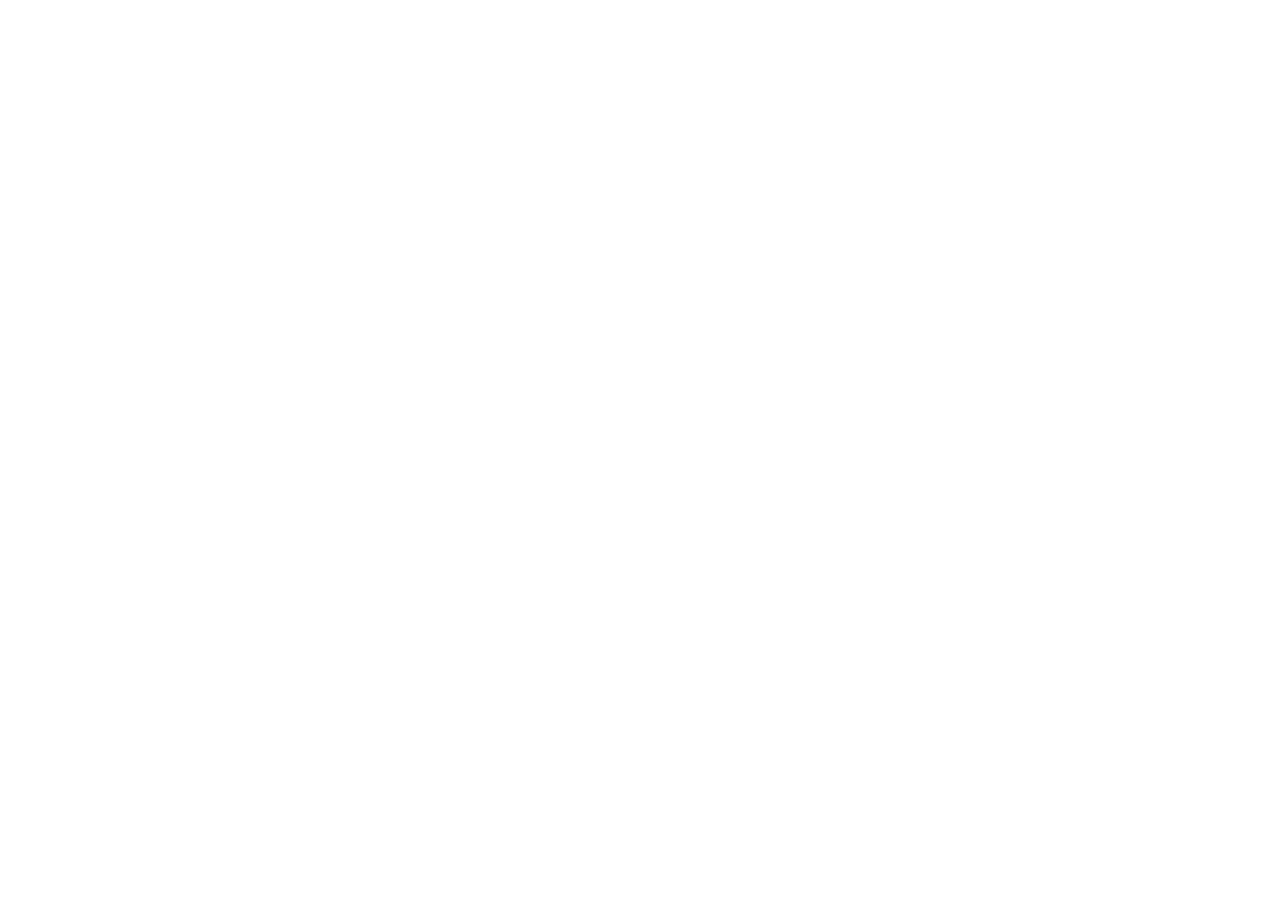
==== src/index.html @ a91c7744 ")" ====
<!DOCTYPE html>
<html lang="ru">
  <head>
    <meta charset="UTF-8" />
    <meta name="viewport" content="width=device-width, initial-scale=1.0" />
    <title>Заголовок страницы</title>
    <link rel="preconnect" href="https://fonts.googleapis.com" />
    <link rel="preconnect" href="https://fonts.gstatic.com" crossorigin />
    <link
      href="https://fonts.googleapis.com/css2?family=DM+Sans:wght@400;500;700&family=Titan+One&display=swap"
      rel="stylesheet"
    />
    <link
      rel="stylesheet"
      href="https://cdnjs.cloudflare.com/ajax/libs/modern-normalize/1.0.0/modern-normalize.min.css"
      integrity="sha512-ISS7cAi1PEhQ8jnbJpJZMd29NlhNj4AWYyLOSp2CE/CsHxTCu+r+t0D2yoJudVrd0/8fTVPUVDzY5Tvli75u/g=="
      crossorigin="anonymous"
    />
  </head>
  <body>
    <!-- Так добавляются фрагменты в главные HTML-файлы страниц. -->
    <include src="./partials/example.html"></include>
    <include src="./partials/contacts.html"></include>
    <script
      src="https://code.jquery.com/jquery-3.6.0.min.js"
      integrity="sha256-/xUj+3OJU5yExlq6GSYGSHk7tPXikynS7ogEvDej/m4="
      crossorigin="anonymous"
    ></script>
    <!-- Скрипт идёт последним в разметке. В нём уже подключен главный SASS-файл. -->
    <script src="./index.js"></script>
  </body>
</html>
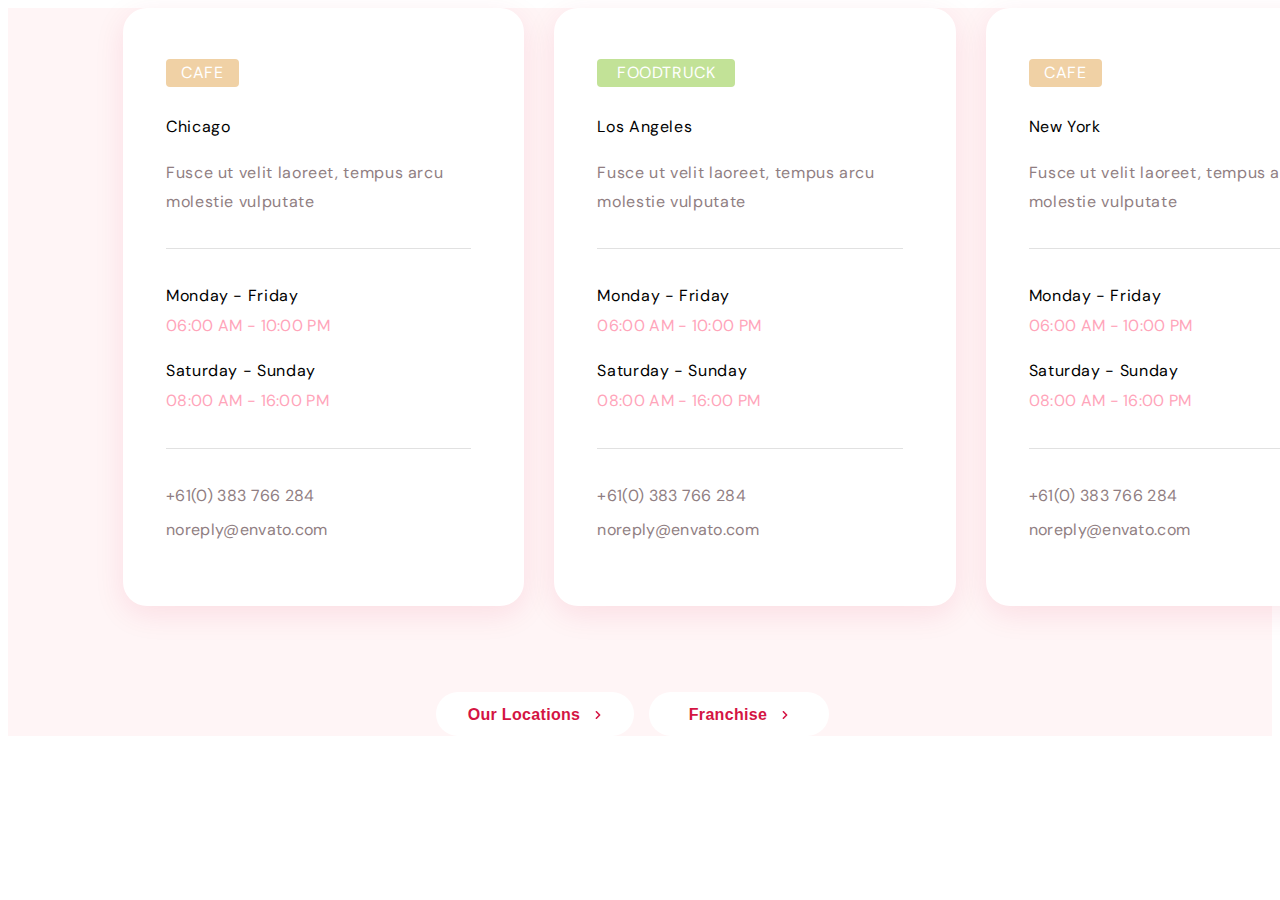
==== commit 0e44ecb4: ")" ====
--- a/src/index.html
+++ b/src/index.html
@@ -16,17 +16,107 @@
       integrity="sha512-ISS7cAi1PEhQ8jnbJpJZMd29NlhNj4AWYyLOSp2CE/CsHxTCu+r+t0D2yoJudVrd0/8fTVPUVDzY5Tvli75u/g=="
       crossorigin="anonymous"
     />
+    <link rel="stylesheet" href="./sass/main.css">
   </head>
   <body>
     <!-- Так добавляются фрагменты в главные HTML-файлы страниц. -->
-    <include src="./partials/example.html"></include>
-    <include src="./partials/contacts.html"></include>
+    <!-- <include src="./partials/example.html"></include> -->
+    <!-- <include src="./partials/contacts.html"></include>
     <script
       src="https://code.jquery.com/jquery-3.6.0.min.js"
       integrity="sha256-/xUj+3OJU5yExlq6GSYGSHk7tPXikynS7ogEvDej/m4="
       crossorigin="anonymous"
-    ></script>
+    ></script> -->
     <!-- Скрипт идёт последним в разметке. В нём уже подключен главный SASS-файл. -->
-    <script src="./index.js"></script>
+    <!-- <script src="./index.js"></script> -->
+    <section class="contacts">
+      <h2 class="visually-hidden">contacts</h2>
+          <div class="container contacts__container">
+              <div class="contacts__card">
+                  <p class="contacts__title">CAFE</p>
+                      <div class="contacts__location location">
+                          <div class="location__city">Chicago</div>
+                          <p class="location__text">Fusce ut velit laoreet, tempus arcu molestie vulputate</p>
+                      </div>
+                      <div class="contacts__week week">
+                          <div class="week__day">Monday - Friday</div>
+                          <p class="week__time">06:00 AM - 10:00 PM</p>
+                          <div class="week__day">Saturday - Sunday</div>
+                          <p class="week__time">08:00 AM - 16:00 PM</p>
+                      </div>
+                      <div class="contacts__conection conection">
+                          <ul class="conection__list">
+                              <li class="conection__link">
+                                  <a class="conection__nav conection__tel" href="tel:+61(0)383766284">+61(0) 383 766 284</a>
+                              </li>
+                              <li class="conection__link">
+                                  <a class="conection__nav conection__mail" href="mailto:noreply@envato.com">noreply@envato.com</a>
+                              </li>
+                          </ul>
+                      </div>
+                  </div>
+  
+                  <div class="contacts__card">
+                      <p class="contacts__title contacts__truck">FOODTRUCK</p>
+                          <div class="contacts__location location">
+                              <div class="location__city">Los Angeles</div>
+                              <p class="location__text">Fusce ut velit laoreet, tempus arcu molestie vulputate</p>
+                          </div>
+                          <div class="contacts__week week">
+                              <div class="week__day">Monday - Friday</div>
+                              <p class="week__time">06:00 AM - 10:00 PM</p>
+                              <div class="week__day">Saturday - Sunday</div>
+                              <p class="week__time">08:00 AM - 16:00 PM</p>
+                          </div>
+                          <div class="contacts__conection conection">
+                              <ul class="conection__list">
+                                  <li class="conection__link">
+                                      <a class="conection__nav conection__tel" href="tel:+61(0)383766284">+61(0) 383 766 284</a>
+                                  </li>
+                                  <li class="conection__link">
+                                      <a class="conection__nav conection__mail" href="mailto:noreply@envato.com">noreply@envato.com</a>
+                                  </li>
+                              </ul>
+                          </div>
+                  </div>
+  
+                  <div class="contacts__card">
+                      <p class="contacts__title">CAFE</p>
+                          <div class="contacts__location location">
+                              <div class="location__city">New York</div>
+                                  <p class="location__text">Fusce ut velit laoreet, tempus arcu molestie vulputate</p>
+                          </div>
+                          <div class="contacts__week week">
+                              <div class="week__day">Monday - Friday</div>
+                                  <p class="week__time">06:00 AM - 10:00 PM</p>
+                              <div class="week__day">Saturday - Sunday</div>
+                          <p class="week__time">08:00 AM - 16:00 PM</p>
+                          </div>
+                          <div class="contacts__conection conection">
+                              <ul class="conection__list">
+                                  <li class="conection__link">
+                                      <a class="conection__nav conection__tel" href="tel:+61(0)383766284">+61(0) 383 766 284</a>
+                                  </li>
+                                  <li class="conection__link">
+                                      <a class="conection__nav conection__mail" href="mailto:noreply@envato.com">noreply@envato.com</a>
+                                  </li>
+                              </ul>
+                          </div>
+                    </div>
+          </div>
+  
+          <div class="contacts__btn--wrap"> 
+              <button type="button" class="contacts__btn"><span class="contacts__btn--text">Our Locations</span>
+                  <svg class="contacts__btn--icons" width="4" height="8">
+                      <use href="./images/svg/sprite.svg#icon-arrow-right-button"></use>
+                  </svg>
+              </button>
+              <button type="button" class="contacts__btn contacts__franchise"><span class="contacts__btn--text">Franchise</span>
+                  <svg class="contacts__btn--icons" width="4" height="8">
+                      <use href="./images/svg/sprite.svg#icon-arrow-right-button"></use>
+                  </svg>
+              </button>
+          </div>   
+  </section>
   </body>
 </html>
--- a/src/sass/main.css
+++ b/src/sass/main.css
@@ -0,0 +1,470 @@
+body {
+  font-family: 'Titan One', sans-serif;
+}
+
+.container {
+  width: 100%;
+  min-width: 320px;
+  margin: 0 auto;
+  padding: 0 20px;
+}
+
+@media (min-width: 480px) {
+  .container {
+    width: 480px;
+  }
+}
+
+@media (min-width: 768px) {
+  .container {
+    width: 768px;
+    padding: 0 34px;
+  }
+}
+
+@media (min-width: 1280px) {
+  .container {
+    width: 1280px;
+    padding: 0 115px;
+  }
+}
+
+img {
+  display: block;
+  width: 100%;
+  height: auto;
+}
+
+a {
+  text-decoration: none;
+  color: inherit;
+}
+
+button {
+  border: none;
+  cursor: pointer;
+  padding: 0;
+}
+
+ul,
+li {
+  margin: 0;
+  padding: 0;
+  list-style: none;
+}
+
+input,
+textarea {
+  outline: none;
+}
+
+.visually-hidden {
+  position: absolute;
+  width: 1px;
+  height: 1px;
+  margin: -1px;
+  border: 0;
+  padding: 0;
+  clip: rect(0 0 0 0);
+  overflow: hidden;
+}
+
+.contacts {
+  background-color: #fff5f6;
+  font-family: 'DM Sans', sans-serif;
+}
+
+@media screen and (min-width: 768px) {
+  .contacts__container {
+    display: -webkit-box;
+    display: -ms-flexbox;
+    display: flex;
+    width: 768px;
+    margin: 0 auto;
+  }
+}
+
+@media screen and (min-width: 1280px) {
+  .contacts__container {
+    width: 100%;
+    max-width: 1280px;
+    margin: 0 auto;
+  }
+}
+
+.contacts__card {
+  display: block;
+  margin: 0 auto;
+  background: #ffffff;
+  -webkit-box-shadow: 0px 8px 30px rgba(212, 20, 67, 0.1);
+          box-shadow: 0px 8px 30px rgba(212, 20, 67, 0.1);
+  border-radius: 24px;
+  width: 220px;
+  padding: 43px 20px;
+  margin-bottom: 20px;
+}
+
+@media screen and (min-width: 768px) {
+  .contacts__card {
+    margin-bottom: 0;
+    padding: 50px 32px;
+  }
+  .contacts__card:not(:last-child) {
+    margin-right: 20px;
+  }
+}
+
+@media screen and (min-width: 1280px) {
+  .contacts__card {
+    width: 330px;
+    padding: 51px 53px 62px 43px;
+  }
+  .contacts__card:not(:last-child) {
+    margin-right: 30px;
+  }
+}
+
+.contacts__title {
+  font-size: 12px;
+  line-height: 1.83333;
+  letter-spacing: 0.04em;
+  display: -webkit-box;
+  display: -ms-flexbox;
+  display: flex;
+  -webkit-box-align: center;
+      -ms-flex-align: center;
+          align-items: center;
+  text-align: center;
+  -webkit-box-pack: center;
+      -ms-flex-pack: center;
+          justify-content: center;
+  color: #ffffff;
+  background-color: #f0d1a5;
+  border-radius: 4px;
+  width: 80px;
+  height: 16px;
+  margin-top: 0;
+  margin-bottom: 25px;
+}
+
+@media screen and (min-width: 768px) {
+  .contacts__title {
+    width: 73px;
+    height: 28px;
+    font-size: 16px;
+    line-height: 1.875;
+    letter-spacing: 0.04em;
+  }
+}
+
+.contacts__truck {
+  background-color: #c2e297;
+  width: 130px;
+}
+
+@media screen and (min-width: 768px) {
+  .contacts__truck {
+    width: 138px;
+  }
+}
+
+.location__city {
+  font-size: 12px;
+  line-height: 2.16667;
+  letter-spacing: 0.04em;
+  color: #000000;
+  margin-bottom: 10px;
+}
+
+@media screen and (min-width: 768px) {
+  .location__city {
+    font-size: 14px;
+    line-height: 1.85714;
+    letter-spacing: 0.04em;
+  }
+}
+
+@media screen and (min-width: 1280px) {
+  .location__city {
+    font-size: 16px;
+    line-height: 1.875;
+    letter-spacing: 0.04em;
+  }
+}
+
+.location__text {
+  font-size: 12px;
+  line-height: 1.91667;
+  letter-spacing: 0.02em;
+  color: #907e82;
+  margin-bottom: 25px;
+}
+
+@media screen and (min-width: 768px) {
+  .location__text {
+    margin-bottom: 30px;
+    font-size: 14px;
+    line-height: 1.64286;
+    letter-spacing: 0.02em;
+  }
+}
+
+@media screen and (min-width: 1280px) {
+  .location__text {
+    font-size: 16px;
+    line-height: 1.8125;
+    letter-spacing: 0.04em;
+    margin-bottom: 32px;
+  }
+}
+
+.contacts__location {
+  border-bottom: 1px solid #e1e1e1;
+  margin-bottom: 25px;
+}
+
+@media screen and (min-width: 768px) {
+  .contacts__location {
+    margin-bottom: 30px;
+  }
+}
+
+@media screen and (min-width: 1280px) {
+  .contacts__location {
+    margin-bottom: 32px;
+  }
+}
+
+.week__day {
+  font-size: 12px;
+  line-height: 1.83333;
+  letter-spacing: 0.02em;
+  color: #000000;
+}
+
+@media screen and (min-width: 768px) {
+  .week__day {
+    font-size: 14px;
+    line-height: 1.85714;
+    letter-spacing: 0.02em;
+  }
+}
+
+@media screen and (min-width: 1280px) {
+  .week__day {
+    font-size: 16px;
+    line-height: 1.875;
+    letter-spacing: 0.04em;
+  }
+}
+
+.week__time {
+  font-size: 12px;
+  line-height: 1.83333;
+  letter-spacing: 0.02em;
+  color: #ffa5ba;
+  margin-top: 0;
+  margin-bottom: 25px;
+}
+
+.week__time:not(:last-child) {
+  margin-bottom: 10px;
+}
+
+@media screen and (min-width: 768px) {
+  .week__time {
+    font-size: 14px;
+    line-height: 1.85714;
+    letter-spacing: 0.02em;
+    margin-bottom: 30px;
+  }
+  .week__time:not(:last-child) {
+    margin-bottom: 16px;
+  }
+}
+
+@media screen and (min-width: 1280px) {
+  .week__time {
+    font-size: 16px;
+    line-height: 1.875;
+    letter-spacing: 0.02em;
+    margin-bottom: 32px;
+  }
+  .week__time:not(:last-child) {
+    margin-bottom: 15px;
+  }
+}
+
+.contacts__week {
+  border-bottom: 1px solid #e1e1e1;
+  margin-bottom: 25px;
+}
+
+@media screen and (min-width: 768px) {
+  .contacts__week {
+    margin-bottom: 30px;
+  }
+}
+
+@media screen and (min-width: 1280px) {
+  .contacts__week {
+    margin-bottom: 32px;
+  }
+}
+
+.conection__link {
+  font-size: 12px;
+  line-height: 1.5;
+  letter-spacing: 0.02em;
+  color: #907e82;
+}
+
+.conection__link:not(:last-child) {
+  margin-bottom: 5px;
+}
+
+@media screen and (min-width: 768px) {
+  .conection__link {
+    font-size: 14px;
+    line-height: 1.85714;
+    letter-spacing: 0.02em;
+  }
+}
+
+@media screen and (min-width: 1280px) {
+  .conection__link {
+    font-size: 16px;
+    line-height: 1.8125;
+    letter-spacing: 0.02em;
+  }
+}
+
+.contacts__btn {
+  display: -webkit-box;
+  display: -ms-flexbox;
+  display: flex;
+  -webkit-box-align: center;
+      -ms-flex-align: center;
+          align-items: center;
+  text-align: center;
+  -webkit-box-pack: center;
+      -ms-flex-pack: center;
+          justify-content: center;
+  background-color: #fff;
+  border-radius: 22px;
+  margin: 0 auto;
+  width: 162px;
+  height: 44px;
+  margin-bottom: 10px;
+  padding-left: 16px;
+  padding-right: 17px;
+  -webkit-transition: 300ms cubic-bezier(0.4, 0, 0.2, 1);
+  transition: 300ms cubic-bezier(0.4, 0, 0.2, 1);
+}
+
+.contacts__btn:hover, .contacts__btn:focus {
+  background-color: #d41342;
+}
+
+.contacts__btn:hover span,
+.contacts__btn:focus span {
+  color: #fff;
+}
+
+.contacts__btn:hover .contacts__btn--icons,
+.contacts__btn:focus .contacts__btn--icons {
+  fill: #ffffff;
+}
+
+@media screen and (min-width: 768px) {
+  .contacts__btn {
+    margin: 0;
+    padding: 0;
+    margin-right: 15px;
+    width: 192px;
+  }
+}
+
+@media screen and (min-width: 1280px) {
+  .contacts__btn {
+    width: 198px;
+  }
+}
+
+@media screen and (min-width: 768px) {
+  .contacts__franchise {
+    width: 175px;
+  }
+}
+
+@media screen and (min-width: 1280px) {
+  .contacts__franchise {
+    width: 180px;
+  }
+}
+
+.contacts__btn--wrap {
+  margin-top: 54px;
+}
+
+@media screen and (min-width: 768px) {
+  .contacts__btn--wrap {
+    display: -webkit-box;
+    display: -ms-flexbox;
+    display: flex;
+    -webkit-box-align: center;
+        -ms-flex-align: center;
+            align-items: center;
+    text-align: center;
+    -webkit-box-pack: center;
+        -ms-flex-pack: center;
+            justify-content: center;
+    margin-top: 81px;
+  }
+}
+
+@media screen and (min-width: 1280px) {
+  .contacts__btn--wrap {
+    margin-top: 86px;
+  }
+}
+
+.contacts__btn--text {
+  font-size: 16px;
+  font-weight: bold;
+  line-height: 1.3125;
+  letter-spacing: 0.02em;
+  color: #d41443;
+  margin-right: 8px;
+}
+
+@media screen and (min-width: 768px) {
+  .contacts__btn--text {
+    margin-right: 14px;
+  }
+}
+
+.contacts__btn--icons {
+  width: 8px;
+  height: 8px;
+  margin-top: 3px;
+  display: -webkit-box;
+  display: -ms-flexbox;
+  display: flex;
+  -webkit-box-align: center;
+      -ms-flex-align: center;
+          align-items: center;
+  text-align: center;
+}
+
+@media screen and (min-width: 1280px) {
+  .contacts__btn--icons {
+    margin-top: 2px;
+  }
+}
+
+.contacts__btn:hover .contacts__btn--icons,
+.contacts__btn:focus .contacts__btn--icons {
+  fill: #ffffff;
+}
+/*# sourceMappingURL=main.css.map */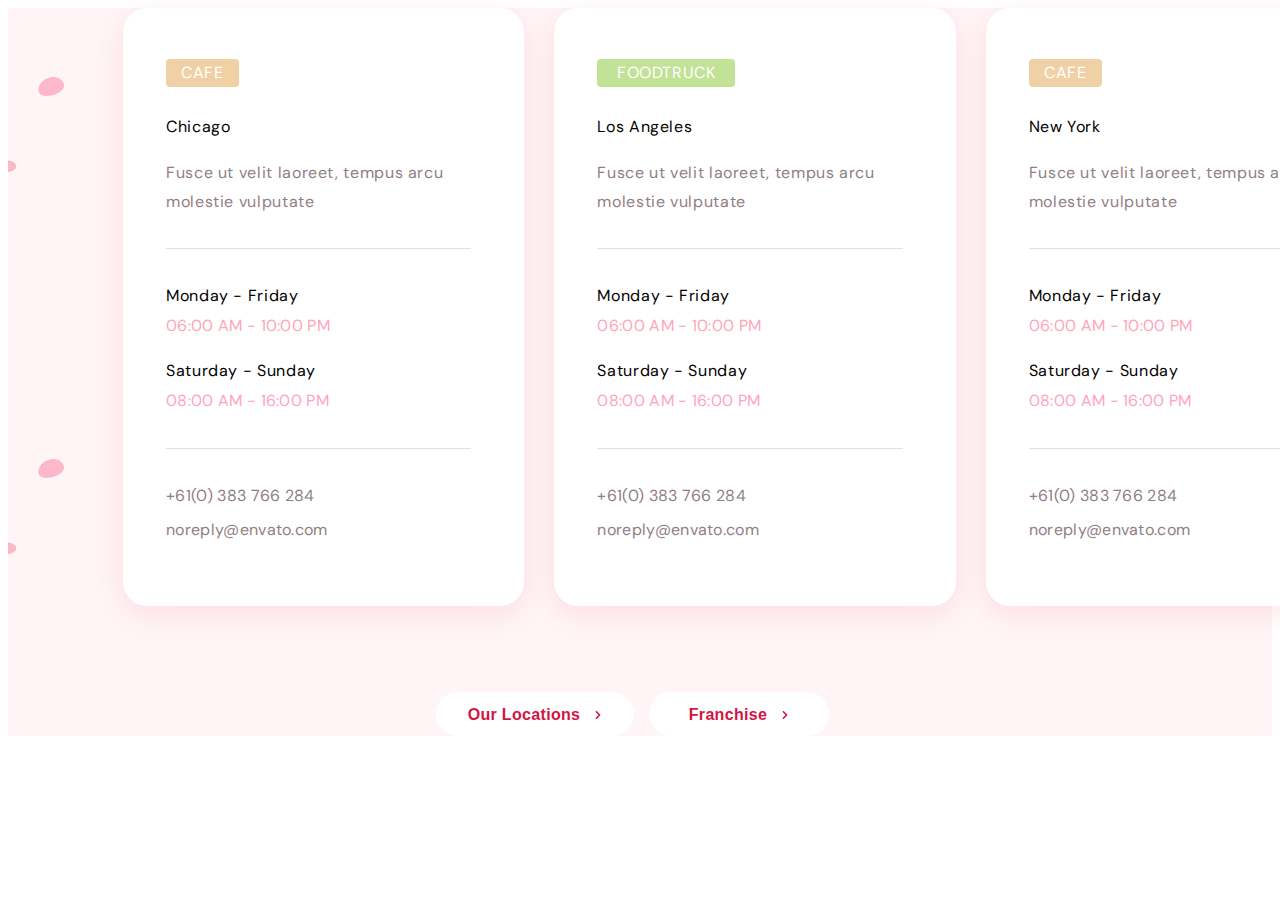
==== commit 3d466e0d: "d" ====
--- a/src/index.html
+++ b/src/index.html
@@ -1,5 +1,5 @@
 <!DOCTYPE html>
-<html lang="ru">
+<html lang="en">
   <head>
     <meta charset="UTF-8" />
     <meta name="viewport" content="width=device-width, initial-scale=1.0" />
--- a/src/sass/main.css
+++ b/src/sass/main.css
@@ -70,8 +70,20 @@
 }
 
 .contacts {
+  font-family: 'DM Sans', sans-serif;
   background-color: #fff5f6;
-  font-family: 'DM Sans', sans-serif;
+}
+
+@media screen and (min-width: 1280px) {
+  .contacts {
+    background-image: url("../images/contacts-webp/contacts-bg.webp");
+  }
+}
+
+@media screen and (min-width: 1280px) and (min-device-pixel-ratio: 2), screen and (min-width: 1280px) and (-webkit-min-device-pixel-ratio: 2), screen and (min-width: 1280px) and (min-resolution: 192dpi), screen and (min-width: 1280px) and (min-resolution: 2dppx) {
+  .contacts {
+    background-image: url "../../images/contacts-webp/contacts-bg-2x.webp";
+  }
 }
 
 @media screen and (min-width: 768px) {
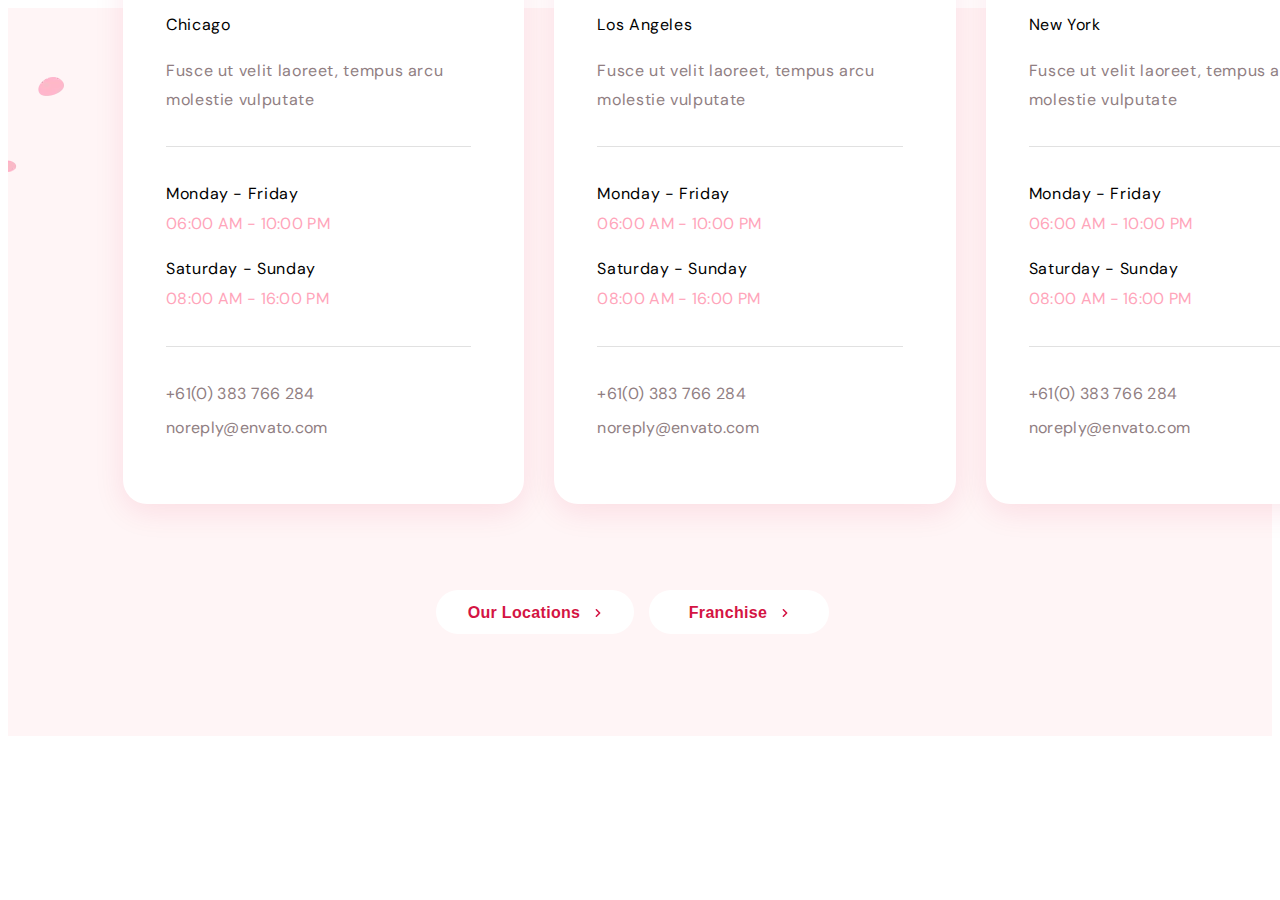
==== commit 3c7c3178: "олл" ====
--- a/src/sass/main.css
+++ b/src/sass/main.css
@@ -1,5 +1,5 @@
 body {
-  font-family: 'Titan One', sans-serif;
+  font-family: "Titan One", sans-serif;
 }
 
 .container {
@@ -77,13 +77,20 @@
 @media screen and (min-width: 1280px) {
   .contacts {
     background-image: url("../images/contacts-webp/contacts-bg.webp");
+    background-repeat: no-repeat;
+    background-size: common;
   }
 }
 
 @media screen and (min-width: 1280px) and (min-device-pixel-ratio: 2), screen and (min-width: 1280px) and (-webkit-min-device-pixel-ratio: 2), screen and (min-width: 1280px) and (min-resolution: 192dpi), screen and (min-width: 1280px) and (min-resolution: 2dppx) {
   .contacts {
-    background-image: url "../../images/contacts-webp/contacts-bg-2x.webp";
-  }
+    background-image: url "../images/contacts-webp/contacts-bg-2x.webp";
+  }
+}
+
+.contacts__container {
+  position: relative;
+  top: -84px;
 }
 
 @media screen and (min-width: 768px) {
@@ -93,6 +100,8 @@
     display: flex;
     width: 768px;
     margin: 0 auto;
+    position: relative;
+    top: -78px;
   }
 }
 
@@ -101,6 +110,8 @@
     width: 100%;
     max-width: 1280px;
     margin: 0 auto;
+    position: relative;
+    top: -102px;
   }
 }
 
@@ -417,6 +428,8 @@
 
 .contacts__btn--wrap {
   margin-top: 54px;
+  position: relative;
+  top: -84px;
 }
 
 @media screen and (min-width: 768px) {
@@ -432,12 +445,14 @@
         -ms-flex-pack: center;
             justify-content: center;
     margin-top: 81px;
+    top: -78px;
   }
 }
 
 @media screen and (min-width: 1280px) {
   .contacts__btn--wrap {
     margin-top: 86px;
+    top: -102px;
   }
 }
 
